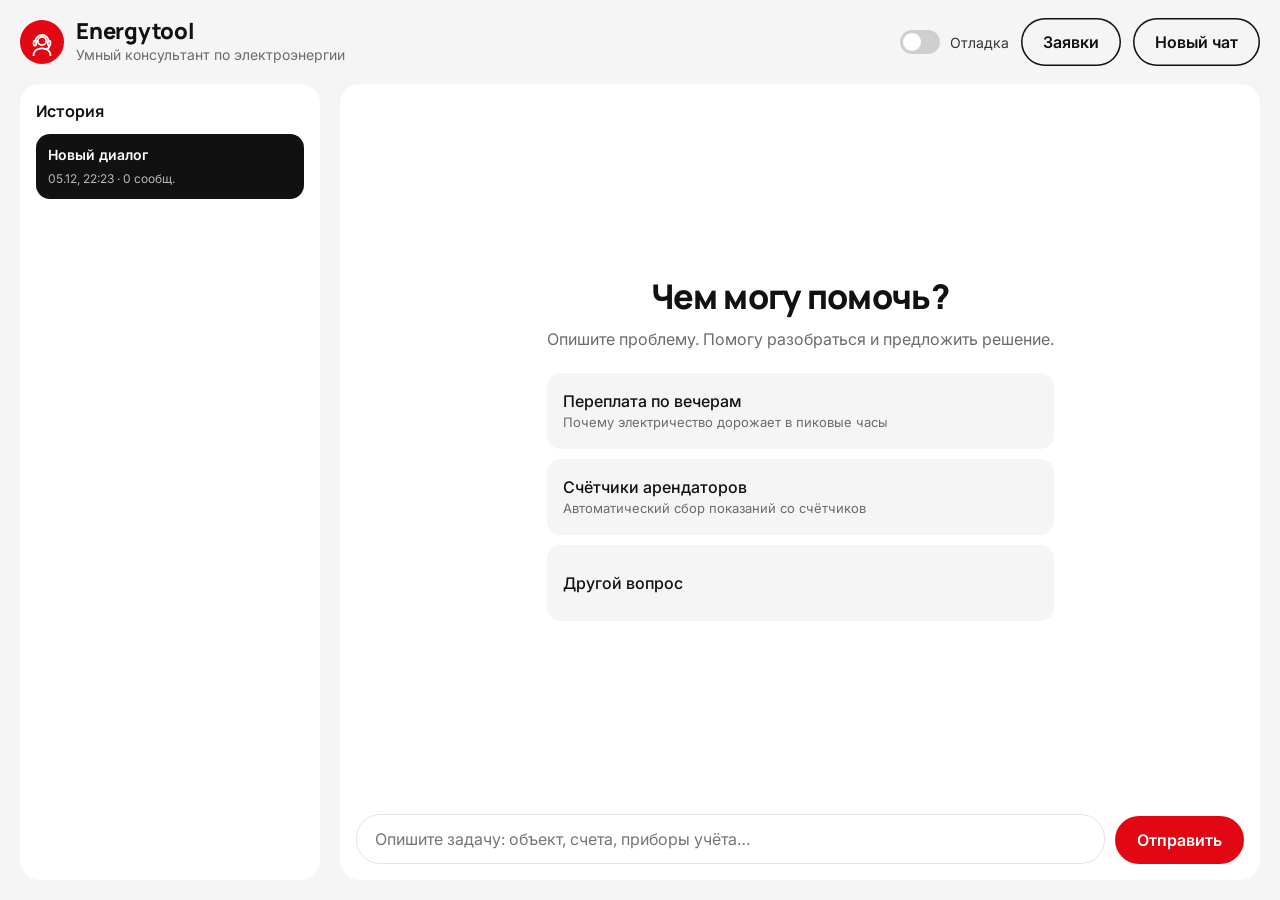
==== index.html @ 6c7390b1 "project-v1.1: полный снимок Energytool (RAG, чат, prompt, flow)" ====
<!DOCTYPE html>
<html lang="ru">
<head>
<meta charset="utf-8">
<meta name="viewport" content="width=device-width, initial-scale=1">
<title>Energytool — Умный консультант по электроэнергии</title>
<link rel="preconnect" href="https://fonts.googleapis.com">
<link href="https://fonts.googleapis.com/css2?family=Inter:wght@400;500;600&family=Manrope:wght@600;700;800&display=swap" rel="stylesheet">
<!--
ИНТЕРФЕЙС · роль 3 плана команды. Код разложен по слоям (см. README.md): стили в styles/, логика в src/.
Файл использует ES-модули, поэтому по двойному клику не откроется: запускайте через сервер (uvicorn server:app --port 8000).

КОНТРАКТ С БЭКЕНДОМ (consult() из solution.py подключён в server.py)
  POST /api/consult
    запрос : { "messages": [ {"role":"user"|"assistant","content":"..."} ] }
             (сервер сам превращает в строки «Пользователь:» / «Ассистент:», отвечать на последнюю реплику)
    ответ  : { "answer": "текст",
               "sources": [ {"path":"20-products/23-solar.md","title":"Заголовок раздела","quote":"цитата","score":0.82} ],
               "suggestions": ["Днём", "Вечером", "Круглосуточно"],
               "cached": false,
               "lead": null | {"fio":"","phone":"","company":"","summary":""} }
    lead пустой (null), пока клиент сам не согласился оставить контакт.
  POST /api/lead   { fio, phone, company, summary }  → 200 OK (реальную CRM не подключаем)
Параметр ?api=http://host:port задаёт адрес сервера. Режим отладки: переключатель в шапке или ?debug=1.
-->
<link rel="stylesheet" href="styles/main.css?v=5">
</head>
<body>
<div class="app">
  <header>
    <div class="logo" role="img" aria-label="Консультант техподдержки"><svg viewBox="0 0 28 28" width="28" height="28" fill="none" stroke="#fff" stroke-width="1.8" stroke-linecap="round" stroke-linejoin="round" aria-hidden="true"><circle cx="14" cy="13" r="4.2"/><path d="M5.5 28c0-5.2 3.8-7.6 8.5-7.6s8.5 2.4 8.5 7.6"/><path d="M7.4 13.5a6.6 6.6 0 0 1 13.2 0"/><rect x="5.6" y="12.6" width="2.6" height="5" rx="1.3"/><rect x="19.8" y="12.6" width="2.6" height="5" rx="1.3"/><path d="M21.1 17.6v.9c0 1.4-1.1 2.3-3 2.3h-1.4"/></svg></div>
    <div class="brand"><h1>Energytool</h1><p>Умный консультант по электроэнергии</p></div>
    <div class="sp"></div>
    <label class="switch"><input type="checkbox" id="dbgToggle"><span class="track"></span>Отладка</label>
    <a class="btn sec nav-manager" href="/manager">Заявки</a>
    <button class="btn sec" id="newBtn" type="button">Новый чат</button>
  </header>

  <aside aria-label="История диалогов">
    <h2>История</h2>
    <div id="hist"></div>
  </aside>

  <main>
    <div id="log" aria-live="polite"></div>
    <form class="in" id="form">
      <textarea id="inp" rows="1" placeholder="Опишите задачу: объект, счета, приборы учёта…" aria-label="Сообщение"></textarea>
      <button class="btn" id="send" type="submit">Отправить</button>
    </form>
  </main>
</div>

<script type="module" src="src/main.js?v=8"></script>
</body>
</html>
---- styles/main.css ----
:root{
  --red:#E30613; --red-d:#B8050F; --red-l:#FFE5E7;
  --ink:#111111; --ink2:#353535; --bg:#F5F5F5; --white:#FFFFFF; --line:#E3E3E3; --mute:#6b6b6b;
  --r:20px; --r-s:14px;
  --f-h:'Manrope','Inter',system-ui,sans-serif; --f-b:'Inter',system-ui,sans-serif;
}
*{box-sizing:border-box;margin:0}
html,body{height:100%}
body{font:16px/1.5 var(--f-b);color:var(--ink);background:var(--bg);-webkit-font-smoothing:antialiased}
button,input,textarea{font:inherit;color:inherit}
button{cursor:pointer}
a,a:hover,a:visited,a:active{text-decoration:none}
:focus-visible{outline:3px solid var(--red);outline-offset:2px}
.app{display:grid;grid-template-columns:300px 1fr;grid-template-rows:auto 1fr;height:100%;max-width:1280px;margin:0 auto;gap:0 20px;padding:0 20px 20px}
header{grid-column:1/-1;display:flex;align-items:center;gap:12px;padding:18px 0;flex-wrap:wrap}
.logo{width:44px;height:44px;border-radius:50%;background:var(--red);display:grid;place-items:center;overflow:hidden;flex:none}
.brand h1{font:800 22px/1.1 var(--f-h);letter-spacing:-.01em}
.brand p{font-size:14px;color:var(--mute)}
.sp{flex:1}
.switch{display:flex;align-items:center;gap:10px;font-size:14px;color:var(--ink2);cursor:pointer;user-select:none}
.switch input{position:absolute;opacity:0}
.track{width:40px;height:24px;border-radius:12px;background:#cfcfcf;position:relative;transition:background .2s}
.track::after{content:"";position:absolute;top:3px;left:3px;width:18px;height:18px;border-radius:50%;background:#fff;transition:transform .2s}
.switch input:checked+.track{background:var(--red)}
.switch input:checked+.track::after{transform:translateX(16px)}
.switch input:focus-visible+.track{outline:3px solid var(--red);outline-offset:2px}
.btn,a.btn,a.btn:hover,a.btn:visited,a.btn:active{border:0;border-radius:999px;padding:12px 22px;font-weight:600;background:var(--red);color:#fff;transition:background .15s,transform .1s;text-decoration:none;display:inline-flex;align-items:center;justify-content:center}
.btn:hover{background:var(--red-d)} .btn:active{transform:scale(.97)}
.btn.sec{background:transparent;color:var(--ink);box-shadow:inset 0 0 0 1.5px var(--ink)}
.btn.sec:hover{background:var(--ink);color:#fff}
.btn:disabled{opacity:.45;cursor:default}
aside{background:var(--white);border-radius:var(--r);padding:16px;display:flex;flex-direction:column;gap:12px;min-height:0}
aside h2{font:700 16px var(--f-h)}
#hist{overflow:auto;display:flex;flex-direction:column;gap:6px;flex:1}
.h-item{width:100%;text-align:left;background:var(--bg);border:0;border-radius:var(--r-s);padding:10px 12px;display:block}
.h-item:hover{background:#ececec}
.h-item[aria-current=true]{background:var(--ink);color:#fff}
.h-item b{display:block;font-size:14px;font-weight:600;white-space:nowrap;overflow:hidden;text-overflow:ellipsis}
.h-item small{font-size:12px;opacity:.7}
.tag{display:inline-block;font-size:11px;font-weight:600;border-radius:99px;padding:1px 8px;margin-left:6px;background:var(--red-l);color:var(--red-d)}
.h-item[aria-current=true] .tag{background:var(--red);color:#fff}
main{background:var(--white);border-radius:var(--r);display:flex;flex-direction:column;min-height:0;overflow:hidden}
#log{flex:1;overflow:auto;padding:24px;display:flex;flex-direction:column;gap:14px}
.empty{margin:auto;max-width:520px;text-align:center}
.empty h2{font:800 34px/1.15 var(--f-h);letter-spacing:-.02em;margin-bottom:10px}
.empty p{color:var(--mute);margin-bottom:22px}
.demos{display:flex;flex-direction:column;gap:10px;align-items:stretch}
.demo{border:0;background:var(--bg);border-radius:var(--r-s);padding:14px 16px;text-align:left;font-weight:500;transition:transform .15s,background .15s;display:flex;flex-direction:column;justify-content:center;min-height:76px}
.demo:hover{background:var(--red-l);transform:translateY(-2px)}
.demo small{display:block;color:var(--mute);font-weight:400;font-size:13px}
.msg{max-width:78%;padding:12px 16px;border-radius:var(--r);white-space:pre-wrap;overflow-wrap:anywhere}
.msg.user{align-self:flex-end;background:var(--ink);color:#fff;border-bottom-right-radius:6px}
.msg.bot{align-self:flex-start;background:var(--bg);border-bottom-left-radius:6px}
.msg.err{background:var(--red-l);color:var(--red-d)}
.dots span{display:inline-block;width:7px;height:7px;margin:0 2px;border-radius:50%;background:var(--mute);animation:b 1s infinite}
.dots span:nth-child(2){animation-delay:.15s}.dots span:nth-child(3){animation-delay:.3s}
@keyframes b{0%,60%,100%{opacity:.3}30%{opacity:1}}
.dbg{align-self:flex-start;max-width:78%;margin-top:-6px;border:1.5px dashed var(--line);border-radius:var(--r-s);padding:10px 14px;font-size:13px;color:var(--ink2);background:#fff}
.dbg .t{font-weight:600}
.dbg .src{margin-top:8px;padding-top:8px;border-top:1px solid var(--line)}
.dbg code{background:var(--bg);border-radius:6px;padding:1px 6px;font-size:12.5px}
.dbg blockquote{margin:4px 0 0;padding-left:10px;border-left:3px solid var(--red);color:var(--mute)}
.lead{align-self:flex-start;width:min(560px,100%);background:var(--bg);border-radius:var(--r);padding:20px;display:grid;gap:10px}
.lead h3{font:700 20px var(--f-h)}
.lead p.n{font-size:14px;color:var(--mute)}
.lead label{display:grid;gap:4px;font-size:14px;font-weight:500}
.lead input,.lead textarea{border:1.5px solid var(--line);border-radius:12px;padding:10px 12px;background:#fff;resize:vertical}
.lead input:focus,.lead textarea:focus{border-color:var(--red);outline:none}
.lead .row{display:flex;gap:10px;flex-wrap:wrap}
.lead.done{background:#eaf6ee}
form.in{display:flex;gap:10px;align-items:flex-end;padding:0 16px 16px}
form.in textarea{flex:1;border:1.5px solid var(--line);border-radius:24px;padding:12px 18px;resize:none;max-height:140px;background:#fff}
form.in textarea{scrollbar-width:none}
form.in textarea::-webkit-scrollbar{display:none}
form.in textarea:focus{border-color:var(--ink);outline:none}
.note{font-size:12px;color:var(--mute);padding:0 20px 10px;text-align:center}
@media(max-width:820px){
  .app{grid-template-columns:1fr;grid-template-rows:auto auto 1fr;gap:12px;padding:0 12px 12px}
  aside{max-height:150px}.msg,.dbg{max-width:92%}.empty h2{font-size:26px}
  .brand p{display:none}
}
@media(prefers-reduced-motion:reduce){*{transition:none!important;animation:none!important}}
.hist-empty{font-size:12px;color:var(--mute)}
.chips{align-self:flex-start;display:flex;flex-wrap:wrap;gap:8px;max-width:78%}
.chips button{border:0;background:#fff;color:var(--red-d);box-shadow:inset 0 0 0 1.5px var(--red);border-radius:999px;padding:8px 14px;font-weight:600}
.chips button:hover{background:var(--red);color:#fff}
.ask-lead{align-self:flex-start}
.lead.done .btn{margin-top:4px}
body.embed{background:#fff}
body.embed .app{display:flex;flex-direction:column;max-width:none;height:100%;padding:0;gap:0}
body.embed aside,body.embed .nav-manager,body.embed .switch{display:none}
body.embed header{padding:12px 14px}
body.embed main{border-radius:0;flex:1}
.crm{max-width:1080px;margin:0 auto;padding:28px 20px 64px}
.crm header{display:flex;align-items:center;gap:16px;margin-bottom:22px}
.crm h1{font:800 32px/1.15 var(--f-h);letter-spacing:-.02em}
.crm .lead-in{color:var(--mute);margin:-8px 0 22px}
.crm section{margin-top:28px}
.crm h2{font:700 20px var(--f-h);margin-bottom:12px}
.sheet{background:#fff;border-radius:var(--r);overflow:auto}
.sheet table{width:100%;border-collapse:collapse}
.sheet th,.sheet td{text-align:left;padding:12px 14px;border-bottom:1px solid var(--line);vertical-align:top;font-size:14px;overflow-wrap:anywhere}
.sheet th{font:600 12px var(--f-h);color:var(--mute);letter-spacing:.02em}
.sheet tr.pick{background:var(--red-l)}
.sheet button.link{border:0;background:none;color:var(--red-d);font-weight:600;padding:0}
.dialog{background:#fff;border-radius:var(--r);padding:16px 18px;display:flex;flex-direction:column;gap:10px}
.dialog .msg{max-width:100%}
.snippet{margin-top:12px;background:#111;color:#fff;border-radius:var(--r-s);padding:14px 16px;overflow:auto;font:13px/1.5 ui-monospace,monospace}
.crm .row{display:flex;gap:10px;flex-wrap:wrap;align-items:center}

.page{min-height:100%;background:
  radial-gradient(900px 280px at 0 -40px, #ffe5e7 0%, rgba(255,229,231,0) 70%),
  var(--bg)}
.page-wrap{max-width:1120px;margin:0 auto;padding:8px 20px 64px}
.topbar{display:flex;align-items:center;gap:16px;padding:18px 0 8px;flex-wrap:wrap}
.brand-link{display:flex;align-items:center;gap:12px;color:inherit}
.brand-link strong{font:800 22px/1 var(--f-h);letter-spacing:-.02em}
.brand-link span{display:block;font:400 13px/1.3 var(--f-b);color:var(--mute);margin-top:3px}
.topbar nav{margin-left:auto;display:flex;gap:10px;flex-wrap:wrap}
.page-head{padding:18px 0 8px}
.page-head h1{font:800 40px/1.1 var(--f-h);letter-spacing:-.03em}
.page-head p{color:var(--mute);max-width:520px;margin-top:8px}
.panel{margin-top:22px}
.panel h2{font:700 18px var(--f-h);margin-bottom:12px}
.tickets{display:grid;grid-template-columns:repeat(auto-fill,minmax(300px,1fr));gap:14px}
.ticket{background:#fff;border-radius:var(--r);padding:18px;display:flex;flex-direction:column;gap:8px;min-width:0}
.ticket-top{display:flex;justify-content:space-between;gap:12px;align-items:baseline}
.ticket-top strong{font:700 18px/1.25 var(--f-h)}
.ticket time,.ticket .who{color:var(--mute);font-size:13px}
.ticket .task{font-weight:600}
.ticket .sum{color:var(--ink2);font-size:14px}
.ticket .btn{align-self:flex-start;margin-top:6px}
.talks{background:#fff;border-radius:var(--r);overflow:hidden}
.talk{width:100%;text-align:left;border:0;background:#fff;padding:14px 16px;border-bottom:1px solid var(--line);display:block}
.talk:hover{background:#fafafa}
.talk b{display:block;font-size:15px}
.talk small{color:var(--mute);font-size:13px}
.thread{background:#fff;border-radius:var(--r);padding:18px;display:flex;flex-direction:column;gap:12px;margin-top:22px}
.thread h2{font:700 20px var(--f-h)}
.thread .btn{align-self:flex-start}
.empty-line{color:var(--mute);background:#fff;border-radius:var(--r);padding:18px}

.hero{padding:28px 0 8px;max-width:720px}
.eyebrow{color:var(--red);font-weight:700;letter-spacing:.04em;text-transform:uppercase;font-size:13px}
.hero h1{font:800 48px/1.08 var(--f-h);letter-spacing:-.035em;margin:8px 0 12px}
.hero p{color:var(--ink2);font-size:18px;max-width:560px}
.services{display:grid;grid-template-columns:repeat(3,1fr);gap:14px;margin-top:28px}
.service{background:#fff;border-radius:var(--r);padding:22px 20px 24px;min-height:180px}
.service i{display:block;width:36px;height:4px;border-radius:4px;background:var(--red);margin-bottom:16px}
.service h2{font:700 22px var(--f-h);margin-bottom:8px}
.service p{color:var(--mute)}
.install{margin-top:28px;background:#fff;border-radius:var(--r);padding:22px}
.install h2{font:700 22px var(--f-h)}
.install p{color:var(--mute);margin:6px 0 14px;max-width:520px}
.install pre{background:#111;color:#fff;border-radius:14px;padding:14px 16px;overflow:auto;font:14px/1.5 ui-monospace,monospace}
.install .btn{margin-top:12px}
@media(max-width:800px){
  .hero h1,.page-head h1{font-size:32px}
  .services{grid-template-columns:1fr}
  .topbar nav{margin-left:0}
}
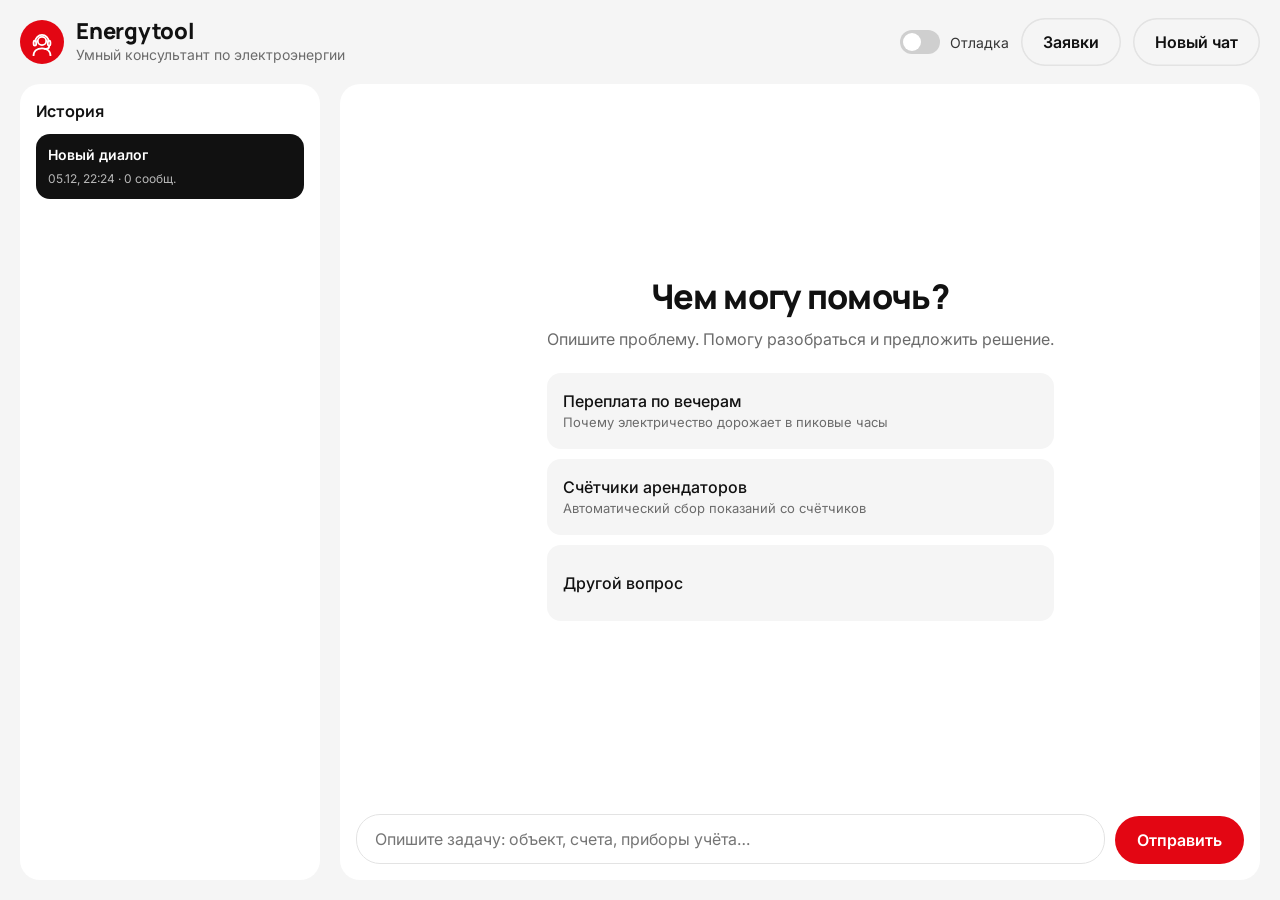
==== commit 630edd5a: "UI чата, ускорение API и кнопки по последнему вопросу Продолжение сессии из заявок, форма без LLM, с" ====
--- a/index.html
+++ b/index.html
@@ -23,7 +23,7 @@
   POST /api/lead   { fio, phone, company, summary }  → 200 OK (реальную CRM не подключаем)
 Параметр ?api=http://host:port задаёт адрес сервера. Режим отладки: переключатель в шапке или ?debug=1.
 -->
-<link rel="stylesheet" href="styles/main.css?v=5">
+<link rel="stylesheet" href="styles/main.css?v=7">
 </head>
 <body>
 <div class="app">
@@ -50,6 +50,6 @@
   </main>
 </div>
 
-<script type="module" src="src/main.js?v=8"></script>
+<script type="module" src="src/main.js?v=10"></script>
 </body>
 </html>
--- a/styles/main.css
+++ b/styles/main.css
@@ -9,7 +9,8 @@
 body{font:16px/1.5 var(--f-b);color:var(--ink);background:var(--bg);-webkit-font-smoothing:antialiased}
 button,input,textarea{font:inherit;color:inherit}
 button{cursor:pointer}
-a,a:hover,a:visited,a:active{text-decoration:none}
+a,a:hover,a:visited,a:active,button,u{text-decoration:none!important}
+.msg,.msg *{text-decoration:none!important;border-bottom:none!important}
 :focus-visible{outline:3px solid var(--red);outline-offset:2px}
 .app{display:grid;grid-template-columns:300px 1fr;grid-template-rows:auto 1fr;height:100%;max-width:1280px;margin:0 auto;gap:0 20px;padding:0 20px 20px}
 header{grid-column:1/-1;display:flex;align-items:center;gap:12px;padding:18px 0;flex-wrap:wrap}
@@ -26,8 +27,9 @@
 .switch input:focus-visible+.track{outline:3px solid var(--red);outline-offset:2px}
 .btn,a.btn,a.btn:hover,a.btn:visited,a.btn:active{border:0;border-radius:999px;padding:12px 22px;font-weight:600;background:var(--red);color:#fff;transition:background .15s,transform .1s;text-decoration:none;display:inline-flex;align-items:center;justify-content:center}
 .btn:hover{background:var(--red-d)} .btn:active{transform:scale(.97)}
-.btn.sec{background:transparent;color:var(--ink);box-shadow:inset 0 0 0 1.5px var(--ink)}
-.btn.sec:hover{background:var(--ink);color:#fff}
+.btn.sec{background:transparent;color:var(--ink);box-shadow:inset 0 0 0 1.5px var(--line)}
+.btn.sec:hover{background:var(--red-l);color:var(--ink);box-shadow:inset 0 0 0 1.5px var(--red)}
+.btn.sec:active{transform:scale(.97)}
 .btn:disabled{opacity:.45;cursor:default}
 aside{background:var(--white);border-radius:var(--r);padding:16px;display:flex;flex-direction:column;gap:12px;min-height:0}
 aside h2{font:700 16px var(--f-h)}
@@ -49,6 +51,12 @@
 .demo:hover{background:var(--red-l);transform:translateY(-2px)}
 .demo small{display:block;color:var(--mute);font-weight:400;font-size:13px}
 .msg{max-width:78%;padding:12px 16px;border-radius:var(--r);white-space:pre-wrap;overflow-wrap:anywhere}
+@keyframes msgIn{from{opacity:0;transform:translateY(12px)}to{opacity:1;transform:none}}
+@keyframes msgInUser{from{opacity:0;transform:translateY(8px) translateX(10px)}to{opacity:1;transform:none}}
+.msg.msg-in{animation:msgIn .34s cubic-bezier(.22,1,.36,1) both}
+.msg.user.msg-in{animation-name:msgInUser}
+.ask-lead.msg-in{animation:msgIn .3s ease-out both}
+.lead.msg-in,.lead-done-in{animation:msgIn .35s ease-out both}
 .msg.user{align-self:flex-end;background:var(--ink);color:#fff;border-bottom-right-radius:6px}
 .msg.bot{align-self:flex-start;background:var(--bg);border-bottom-left-radius:6px}
 .msg.err{background:var(--red-l);color:var(--red-d)}
@@ -59,7 +67,7 @@
 .dbg .t{font-weight:600}
 .dbg .src{margin-top:8px;padding-top:8px;border-top:1px solid var(--line)}
 .dbg code{background:var(--bg);border-radius:6px;padding:1px 6px;font-size:12.5px}
-.dbg blockquote{margin:4px 0 0;padding-left:10px;border-left:3px solid var(--red);color:var(--mute)}
+.dbg blockquote{margin:4px 0 0;padding-left:10px;border-left:3px solid var(--red);color:var(--mute);text-decoration:none}
 .lead{align-self:flex-start;width:min(560px,100%);background:var(--bg);border-radius:var(--r);padding:20px;display:grid;gap:10px}
 .lead h3{font:700 20px var(--f-h)}
 .lead p.n{font-size:14px;color:var(--mute)}
@@ -83,7 +91,7 @@
 .hist-empty{font-size:12px;color:var(--mute)}
 .chips{align-self:flex-start;display:flex;flex-wrap:wrap;gap:8px;max-width:78%}
 .chips button{border:0;background:#fff;color:var(--red-d);box-shadow:inset 0 0 0 1.5px var(--red);border-radius:999px;padding:8px 14px;font-weight:600}
-.chips button:hover{background:var(--red);color:#fff}
+.chips button:hover{background:var(--red-l);color:var(--red-d);box-shadow:inset 0 0 0 1.5px var(--red-d)}
 .ask-lead{align-self:flex-start}
 .lead.done .btn{margin-top:4px}
 body.embed{background:#fff}
@@ -102,7 +110,7 @@
 .sheet th,.sheet td{text-align:left;padding:12px 14px;border-bottom:1px solid var(--line);vertical-align:top;font-size:14px;overflow-wrap:anywhere}
 .sheet th{font:600 12px var(--f-h);color:var(--mute);letter-spacing:.02em}
 .sheet tr.pick{background:var(--red-l)}
-.sheet button.link{border:0;background:none;color:var(--red-d);font-weight:600;padding:0}
+.sheet button.link{border:0;background:none;color:var(--red-d);font-weight:600;padding:0;text-decoration:none!important}
 .dialog{background:#fff;border-radius:var(--r);padding:16px 18px;display:flex;flex-direction:column;gap:10px}
 .dialog .msg{max-width:100%}
 .snippet{margin-top:12px;background:#111;color:#fff;border-radius:var(--r-s);padding:14px 16px;overflow:auto;font:13px/1.5 ui-monospace,monospace}
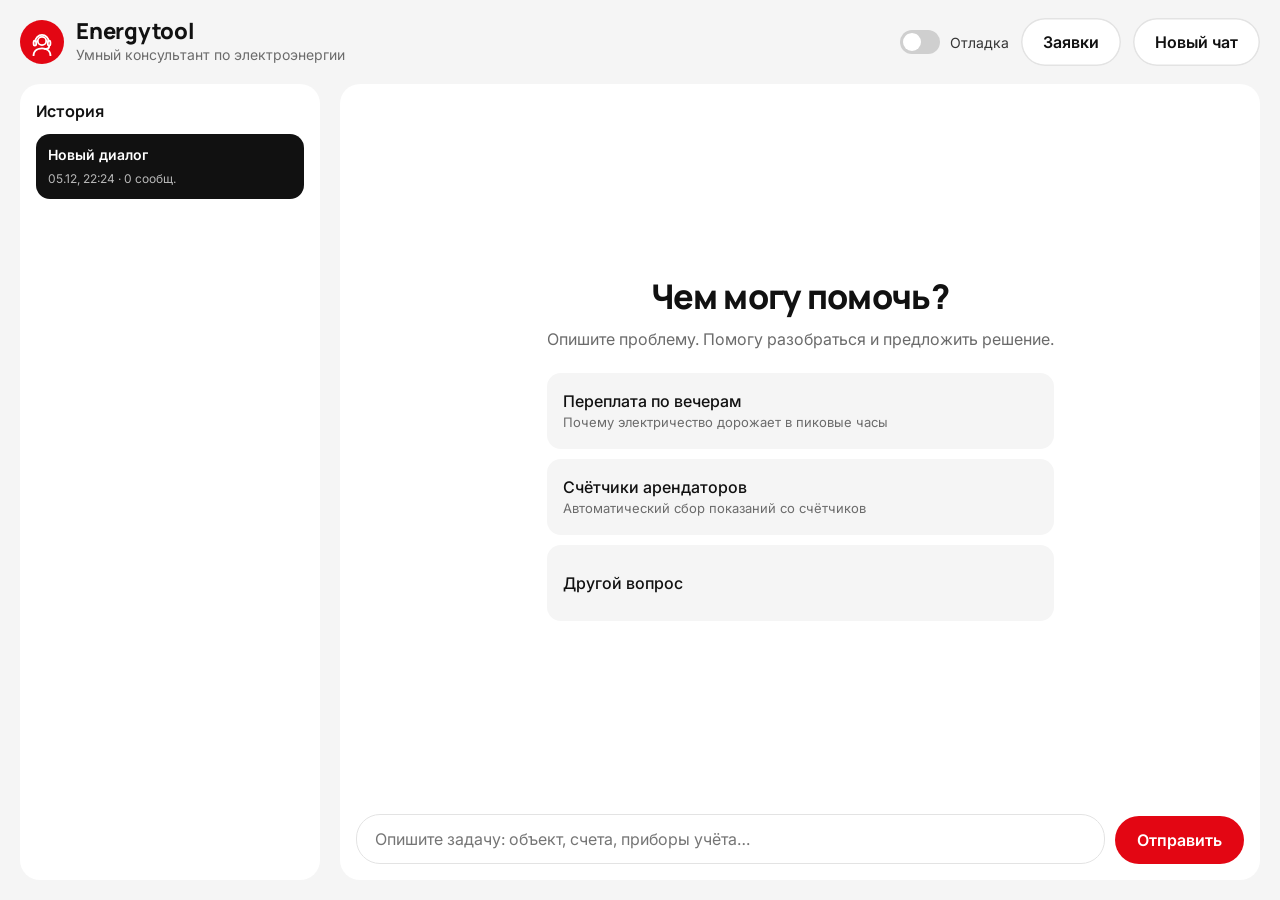
==== commit 4593706f: "Память диалога (15 МВт, счёт) и контраст кнопок .sec" ====
--- a/index.html
+++ b/index.html
@@ -23,7 +23,7 @@
   POST /api/lead   { fio, phone, company, summary }  → 200 OK (реальную CRM не подключаем)
 Параметр ?api=http://host:port задаёт адрес сервера. Режим отладки: переключатель в шапке или ?debug=1.
 -->
-<link rel="stylesheet" href="styles/main.css?v=7">
+<link rel="stylesheet" href="styles/main.css?v=8">
 </head>
 <body>
 <div class="app">
--- a/styles/main.css
+++ b/styles/main.css
@@ -25,10 +25,12 @@
 .switch input:checked+.track{background:var(--red)}
 .switch input:checked+.track::after{transform:translateX(16px)}
 .switch input:focus-visible+.track{outline:3px solid var(--red);outline-offset:2px}
-.btn,a.btn,a.btn:hover,a.btn:visited,a.btn:active{border:0;border-radius:999px;padding:12px 22px;font-weight:600;background:var(--red);color:#fff;transition:background .15s,transform .1s;text-decoration:none;display:inline-flex;align-items:center;justify-content:center}
-.btn:hover{background:var(--red-d)} .btn:active{transform:scale(.97)}
-.btn.sec{background:transparent;color:var(--ink);box-shadow:inset 0 0 0 1.5px var(--line)}
-.btn.sec:hover{background:var(--red-l);color:var(--ink);box-shadow:inset 0 0 0 1.5px var(--red)}
+.btn,button.btn{border:0;border-radius:999px;padding:12px 22px;font-weight:600;background:var(--red);color:#fff;transition:background .15s,transform .1s;display:inline-flex;align-items:center;justify-content:center}
+a.btn{border:0;border-radius:999px;padding:12px 22px;font-weight:600;transition:background .15s,transform .1s;text-decoration:none!important;display:inline-flex;align-items:center;justify-content:center}
+.btn:not(.sec):hover,button.btn:not(.sec):hover,a.btn:not(.sec):hover{background:var(--red-d)}
+.btn:not(.sec):active,button.btn:not(.sec):active,a.btn:not(.sec):active{transform:scale(.97)}
+.btn.sec,button.btn.sec,a.btn.sec{background:var(--white);color:var(--ink)!important;box-shadow:inset 0 0 0 1.5px var(--line)}
+.btn.sec:hover,button.btn.sec:hover,a.btn.sec:hover{background:var(--red-l);color:var(--ink)!important;box-shadow:inset 0 0 0 1.5px var(--red)}
 .btn.sec:active{transform:scale(.97)}
 .btn:disabled{opacity:.45;cursor:default}
 aside{background:var(--white);border-radius:var(--r);padding:16px;display:flex;flex-direction:column;gap:12px;min-height:0}
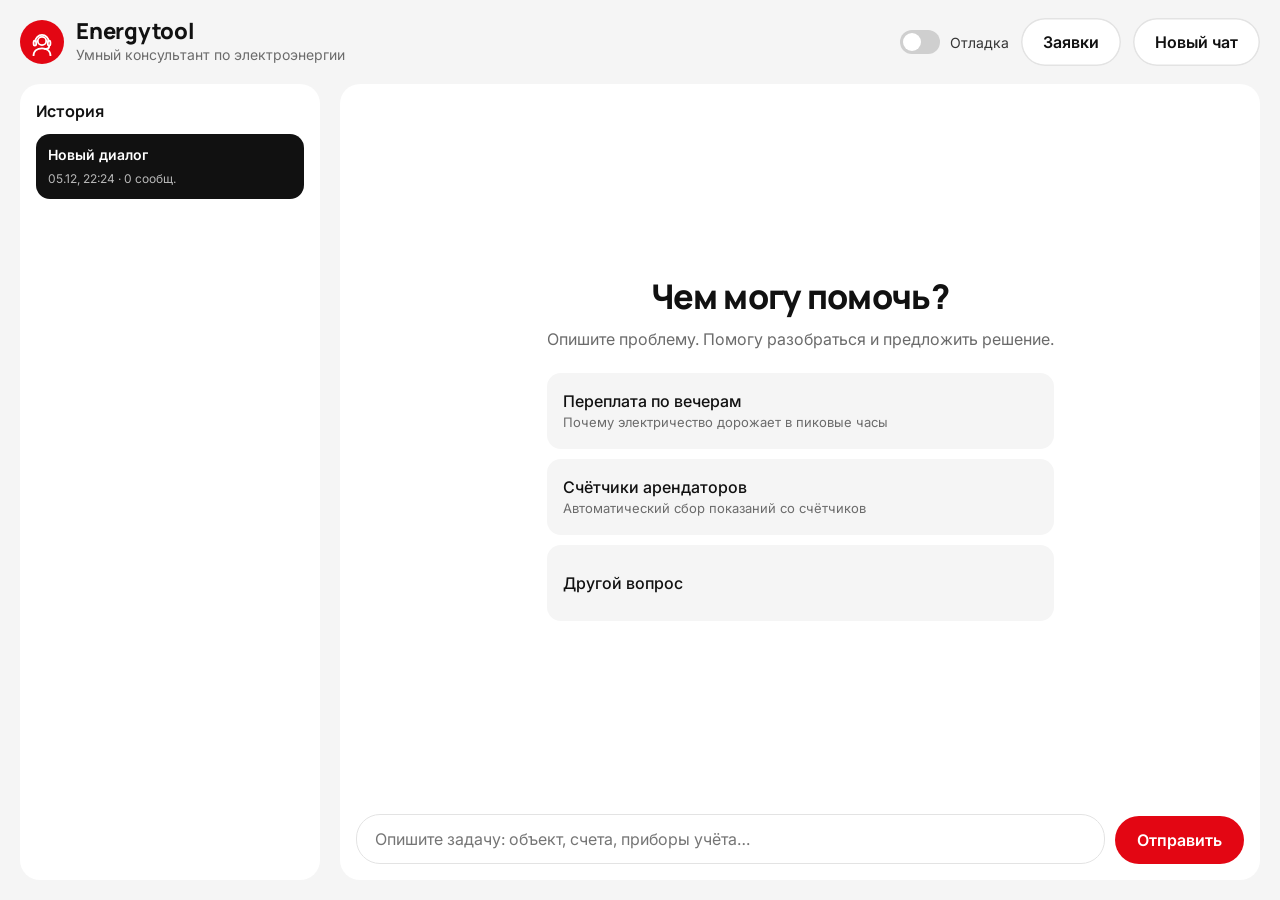
==== commit bcad4348: "CRM без красного градиента; ускорение чата (меньше контекст/токены) Зелёный hover у «Список заявок»," ====
--- a/index.html
+++ b/index.html
@@ -23,7 +23,7 @@
   POST /api/lead   { fio, phone, company, summary }  → 200 OK (реальную CRM не подключаем)
 Параметр ?api=http://host:port задаёт адрес сервера. Режим отладки: переключатель в шапке или ?debug=1.
 -->
-<link rel="stylesheet" href="styles/main.css?v=8">
+<link rel="stylesheet" href="styles/main.css?v=9">
 </head>
 <body>
 <div class="app">
--- a/styles/main.css
+++ b/styles/main.css
@@ -77,7 +77,23 @@
 .lead input,.lead textarea{border:1.5px solid var(--line);border-radius:12px;padding:10px 12px;background:#fff;resize:vertical}
 .lead input:focus,.lead textarea:focus{border-color:var(--red);outline:none}
 .lead .row{display:flex;gap:10px;flex-wrap:wrap}
-.lead.done{background:#eaf6ee}
+.lead.done{
+  background:#eaf6ee;
+  border:1px solid #cfe9d6;
+  overflow:hidden;
+  isolation:isolate;
+}
+.lead.done .btn.sec,.lead.done a.btn.sec{
+  background:#fff;
+  color:var(--ink)!important;
+  box-shadow:inset 0 0 0 1.5px #9cc9aa;
+}
+.lead.done .btn.sec:hover,.lead.done a.btn.sec:hover{
+  background:#dff3e6;
+  color:var(--ink)!important;
+  box-shadow:inset 0 0 0 2px #5fa878;
+  transform:none;
+}
 form.in{display:flex;gap:10px;align-items:flex-end;padding:0 16px 16px}
 form.in textarea{flex:1;border:1.5px solid var(--line);border-radius:24px;padding:12px 18px;resize:none;max-height:140px;background:#fff}
 form.in textarea{scrollbar-width:none}
@@ -118,9 +134,7 @@
 .snippet{margin-top:12px;background:#111;color:#fff;border-radius:var(--r-s);padding:14px 16px;overflow:auto;font:13px/1.5 ui-monospace,monospace}
 .crm .row{display:flex;gap:10px;flex-wrap:wrap;align-items:center}
 
-.page{min-height:100%;background:
-  radial-gradient(900px 280px at 0 -40px, #ffe5e7 0%, rgba(255,229,231,0) 70%),
-  var(--bg)}
+.page{min-height:100%;background:var(--bg)}
 .page-wrap{max-width:1120px;margin:0 auto;padding:8px 20px 64px}
 .topbar{display:flex;align-items:center;gap:16px;padding:18px 0 8px;flex-wrap:wrap}
 .brand-link{display:flex;align-items:center;gap:12px;color:inherit}
@@ -140,9 +154,10 @@
 .ticket .task{font-weight:600}
 .ticket .sum{color:var(--ink2);font-size:14px}
 .ticket .btn{align-self:flex-start;margin-top:6px}
-.talks{background:#fff;border-radius:var(--r);overflow:hidden}
-.talk{width:100%;text-align:left;border:0;background:#fff;padding:14px 16px;border-bottom:1px solid var(--line);display:block}
-.talk:hover{background:#fafafa}
+.talks{background:#fff;border-radius:var(--r);overflow:hidden;box-shadow:0 1px 0 var(--line)}
+.talk{width:100%;text-align:left;border:0;border-left:3px solid transparent;background:#fff;padding:14px 16px;border-bottom:1px solid var(--line);display:block;transition:background .15s,border-color .15s}
+.talk:hover{background:#eef1f3;border-left-color:var(--ink2)}
+.talk:focus-visible{background:#eef1f3;border-left-color:var(--ink);outline:none}
 .talk b{display:block;font-size:15px}
 .talk small{color:var(--mute);font-size:13px}
 .thread{background:#fff;border-radius:var(--r);padding:18px;display:flex;flex-direction:column;gap:12px;margin-top:22px}
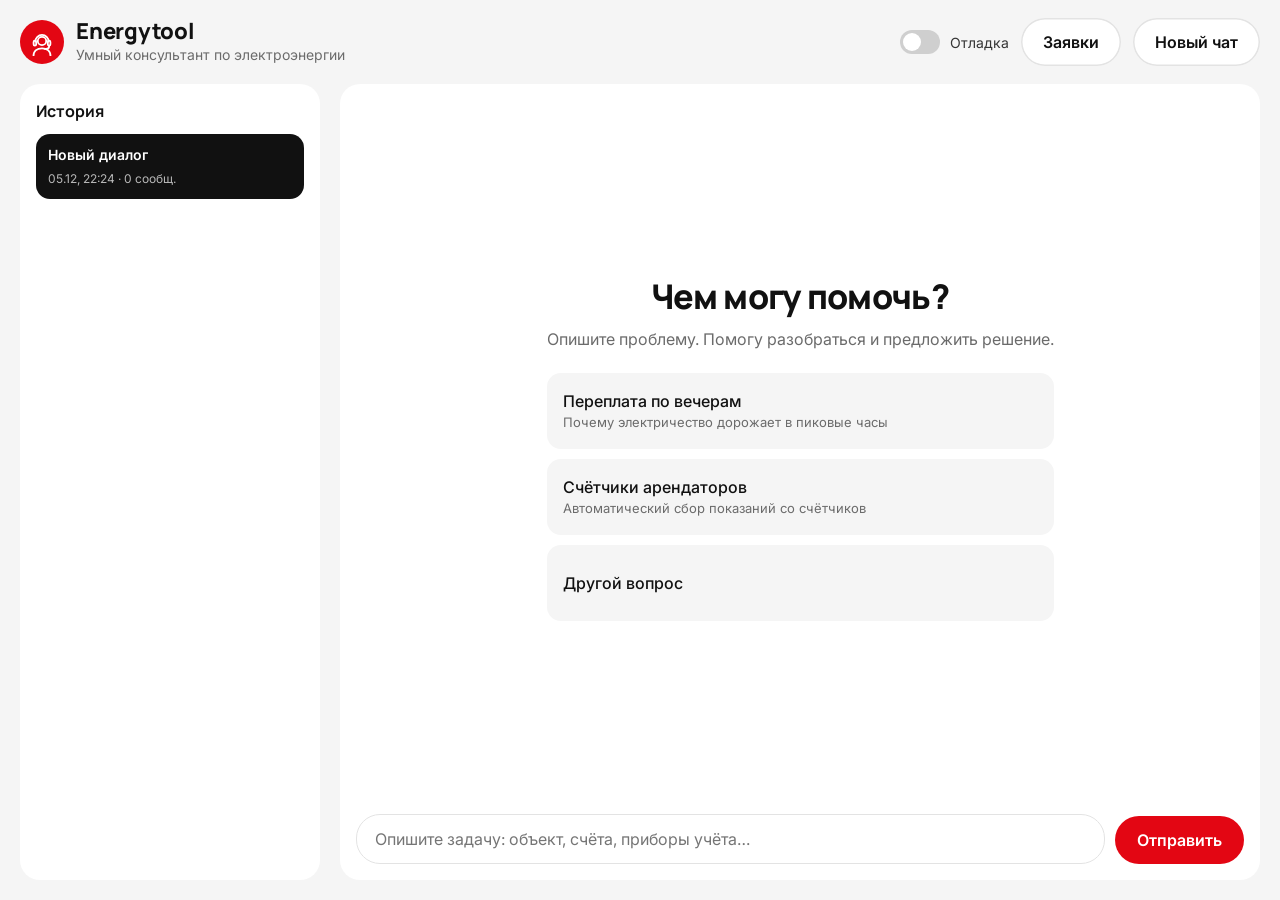
==== commit b3a65fdb: "Правки русских текстов, site.html, инструкция BACKUP.md" ====
--- a/index.html
+++ b/index.html
@@ -44,7 +44,7 @@
   <main>
     <div id="log" aria-live="polite"></div>
     <form class="in" id="form">
-      <textarea id="inp" rows="1" placeholder="Опишите задачу: объект, счета, приборы учёта…" aria-label="Сообщение"></textarea>
+      <textarea id="inp" rows="1" placeholder="Опишите задачу: объект, счёта, приборы учёта…" aria-label="Сообщение"></textarea>
       <button class="btn" id="send" type="submit">Отправить</button>
     </form>
   </main>
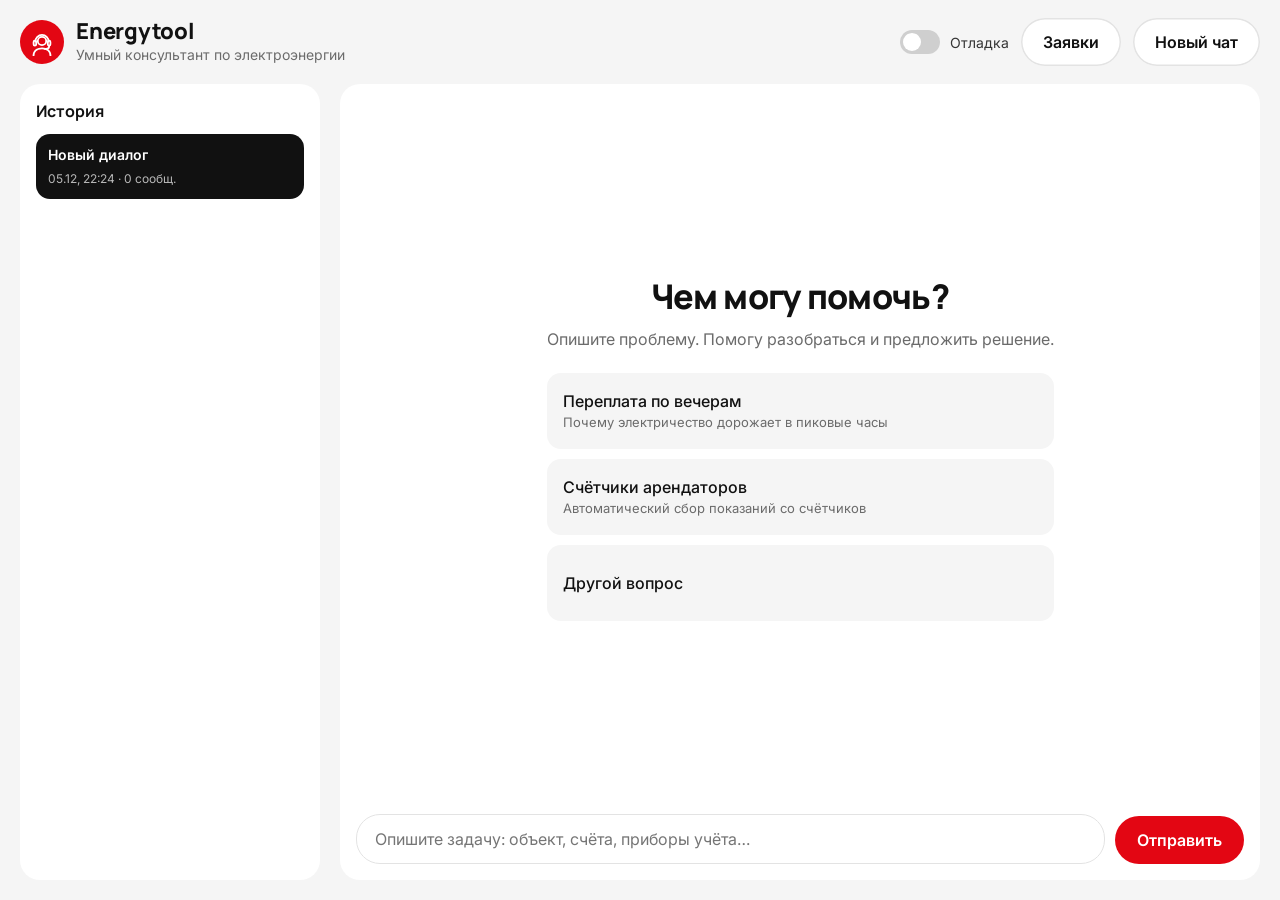
==== commit d5fca2b1: "Дизайн лендинга /site: кнопки, карточки, буква ё" ====
--- a/index.html
+++ b/index.html
@@ -23,7 +23,7 @@
   POST /api/lead   { fio, phone, company, summary }  → 200 OK (реальную CRM не подключаем)
 Параметр ?api=http://host:port задаёт адрес сервера. Режим отладки: переключатель в шапке или ?debug=1.
 -->
-<link rel="stylesheet" href="styles/main.css?v=9">
+<link rel="stylesheet" href="styles/main.css?v=10">
 </head>
 <body>
 <div class="app">
--- a/styles/main.css
+++ b/styles/main.css
@@ -165,15 +165,31 @@
 .thread .btn{align-self:flex-start}
 .empty-line{color:var(--mute);background:#fff;border-radius:var(--r);padding:18px}
 
-.hero{padding:28px 0 8px;max-width:720px}
-.eyebrow{color:var(--red);font-weight:700;letter-spacing:.04em;text-transform:uppercase;font-size:13px}
+.hero{padding:32px 0 12px;max-width:720px}
+.eyebrow{color:var(--red-d);font-weight:700;letter-spacing:.04em;text-transform:uppercase;font-size:13px}
 .hero h1{font:800 48px/1.08 var(--f-h);letter-spacing:-.035em;margin:8px 0 12px}
-.hero p{color:var(--ink2);font-size:18px;max-width:560px}
+.hero p{color:var(--ink2);font-size:18px;max-width:560px;line-height:1.55}
 .services{display:grid;grid-template-columns:repeat(3,1fr);gap:14px;margin-top:28px}
-.service{background:#fff;border-radius:var(--r);padding:22px 20px 24px;min-height:180px}
-.service i{display:block;width:36px;height:4px;border-radius:4px;background:var(--red);margin-bottom:16px}
+.service{background:#fff;border-radius:var(--r);padding:22px 20px 24px;min-height:180px;border:1px solid var(--line);box-shadow:0 2px 8px rgba(17,17,17,.04);transition:transform .15s,box-shadow .15s}
+.service:hover{transform:translateY(-2px);box-shadow:0 8px 22px rgba(17,17,17,.07)}
+.service i{display:block;width:10px;height:10px;border-radius:50%;background:var(--red);margin-bottom:14px}
 .service h2{font:700 22px var(--f-h);margin-bottom:8px}
-.service p{color:var(--mute)}
+.service p{color:var(--mute);line-height:1.45}
+.page .topbar{border-bottom:1px solid var(--line);padding-bottom:16px;margin-bottom:4px}
+.page .topbar .logo{flex:none}
+.page .topbar nav a.btn.sec{
+  background:#fff;
+  color:var(--ink)!important;
+  box-shadow:inset 0 0 0 1.5px #b0b0b0;
+}
+.page .topbar nav a.btn.sec:hover{
+  background:#f4f4f4;
+  color:var(--ink)!important;
+  box-shadow:inset 0 0 0 2px var(--ink);
+  transform:translateY(-1px);
+}
+.page .hero .btn{margin-top:22px;padding:14px 28px;font-size:16px}
+.page .hero .btn:hover{box-shadow:0 10px 28px rgba(227,6,19,.2)}
 .install{margin-top:28px;background:#fff;border-radius:var(--r);padding:22px}
 .install h2{font:700 22px var(--f-h)}
 .install p{color:var(--mute);margin:6px 0 14px;max-width:520px}
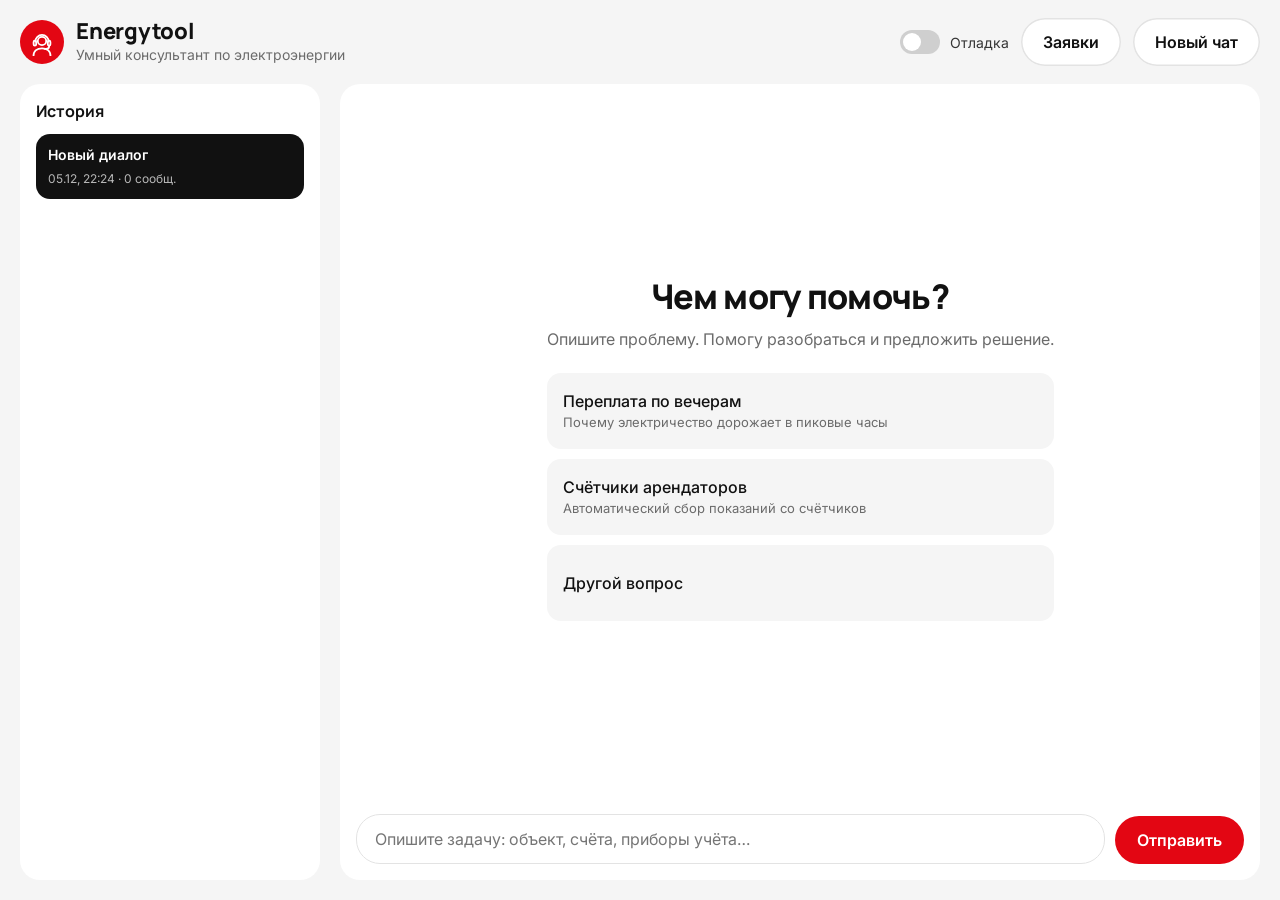
==== commit 28ec22a3: "Кнопки ответов: генерирует LLM по вопросу в чате Удалены жёсткие правила buttons_for; нейтральный ст" ====
--- a/index.html
+++ b/index.html
@@ -23,7 +23,7 @@
   POST /api/lead   { fio, phone, company, summary }  → 200 OK (реальную CRM не подключаем)
 Параметр ?api=http://host:port задаёт адрес сервера. Режим отладки: переключатель в шапке или ?debug=1.
 -->
-<link rel="stylesheet" href="styles/main.css?v=10">
+<link rel="stylesheet" href="styles/main.css?v=11">
 </head>
 <body>
 <div class="app">
--- a/styles/main.css
+++ b/styles/main.css
@@ -108,8 +108,12 @@
 @media(prefers-reduced-motion:reduce){*{transition:none!important;animation:none!important}}
 .hist-empty{font-size:12px;color:var(--mute)}
 .chips{align-self:flex-start;display:flex;flex-wrap:wrap;gap:8px;max-width:78%}
-.chips button{border:0;background:#fff;color:var(--red-d);box-shadow:inset 0 0 0 1.5px var(--red);border-radius:999px;padding:8px 14px;font-weight:600}
-.chips button:hover{background:var(--red-l);color:var(--red-d);box-shadow:inset 0 0 0 1.5px var(--red-d)}
+.chips button{
+  border:0;background:#fff;color:var(--ink);
+  box-shadow:inset 0 0 0 1.5px #b8b8b8;border-radius:999px;padding:8px 16px;font-weight:600;
+  transition:background .15s,box-shadow .15s,transform .1s;
+}
+.chips button:hover{background:#f3f4f5;color:var(--ink);box-shadow:inset 0 0 0 2px var(--ink2);transform:translateY(-1px)}
 .ask-lead{align-self:flex-start}
 .lead.done .btn{margin-top:4px}
 body.embed{background:#fff}
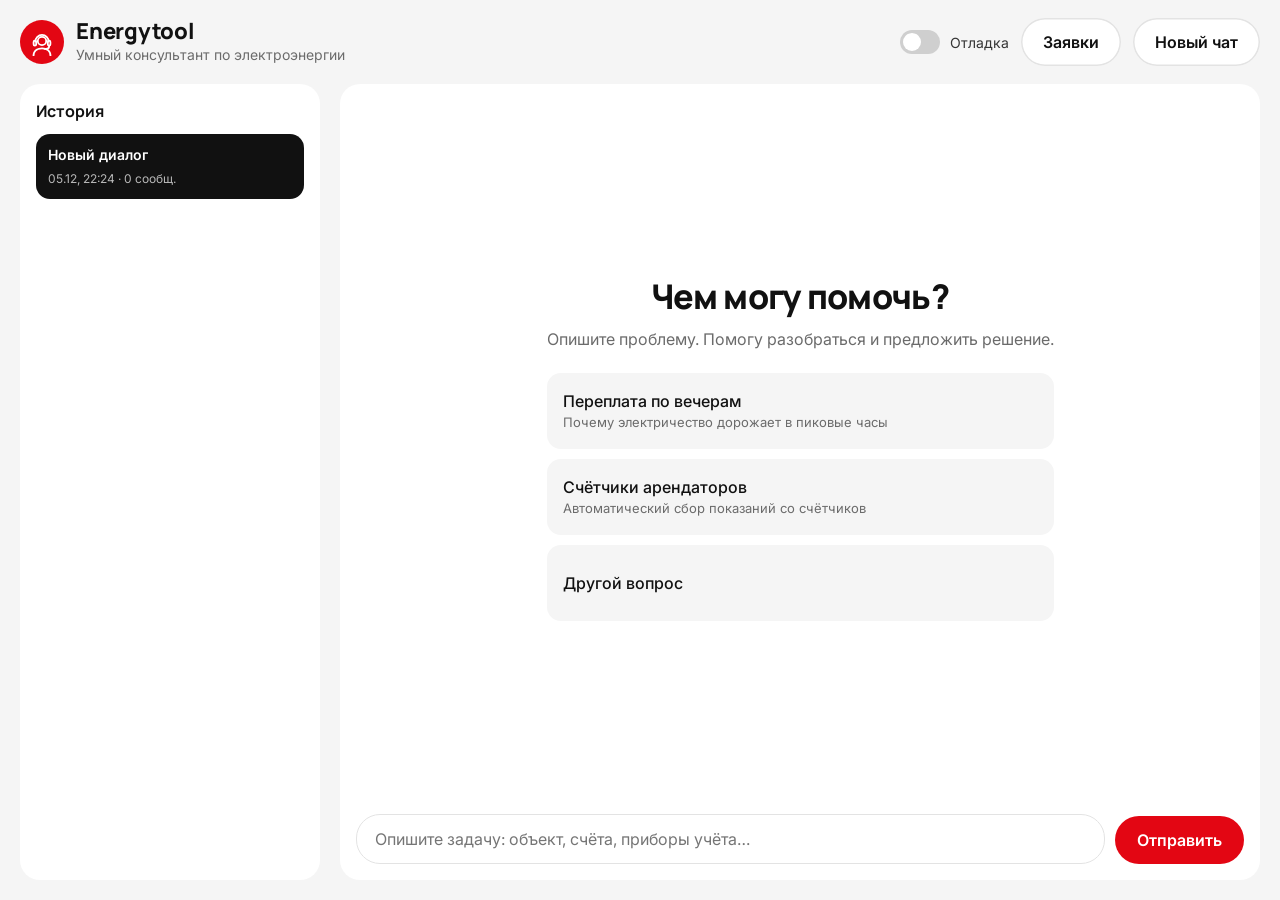
==== commit 3c883b9b: "Ответ сразу, кнопки через /api/suggestions; починен fallback" ====
--- a/index.html
+++ b/index.html
@@ -50,6 +50,6 @@
   </main>
 </div>
 
-<script type="module" src="src/main.js?v=10"></script>
+<script type="module" src="src/main.js?v=11"></script>
 </body>
 </html>
--- a/styles/main.css
+++ b/styles/main.css
@@ -114,6 +114,7 @@
   transition:background .15s,box-shadow .15s,transform .1s;
 }
 .chips button:hover{background:#f3f4f5;color:var(--ink);box-shadow:inset 0 0 0 2px var(--ink2);transform:translateY(-1px)}
+.chip-wait{font-size:13px;color:var(--mute);padding:6px 4px}
 .ask-lead{align-self:flex-start}
 .lead.done .btn{margin-top:4px}
 body.embed{background:#fff}
